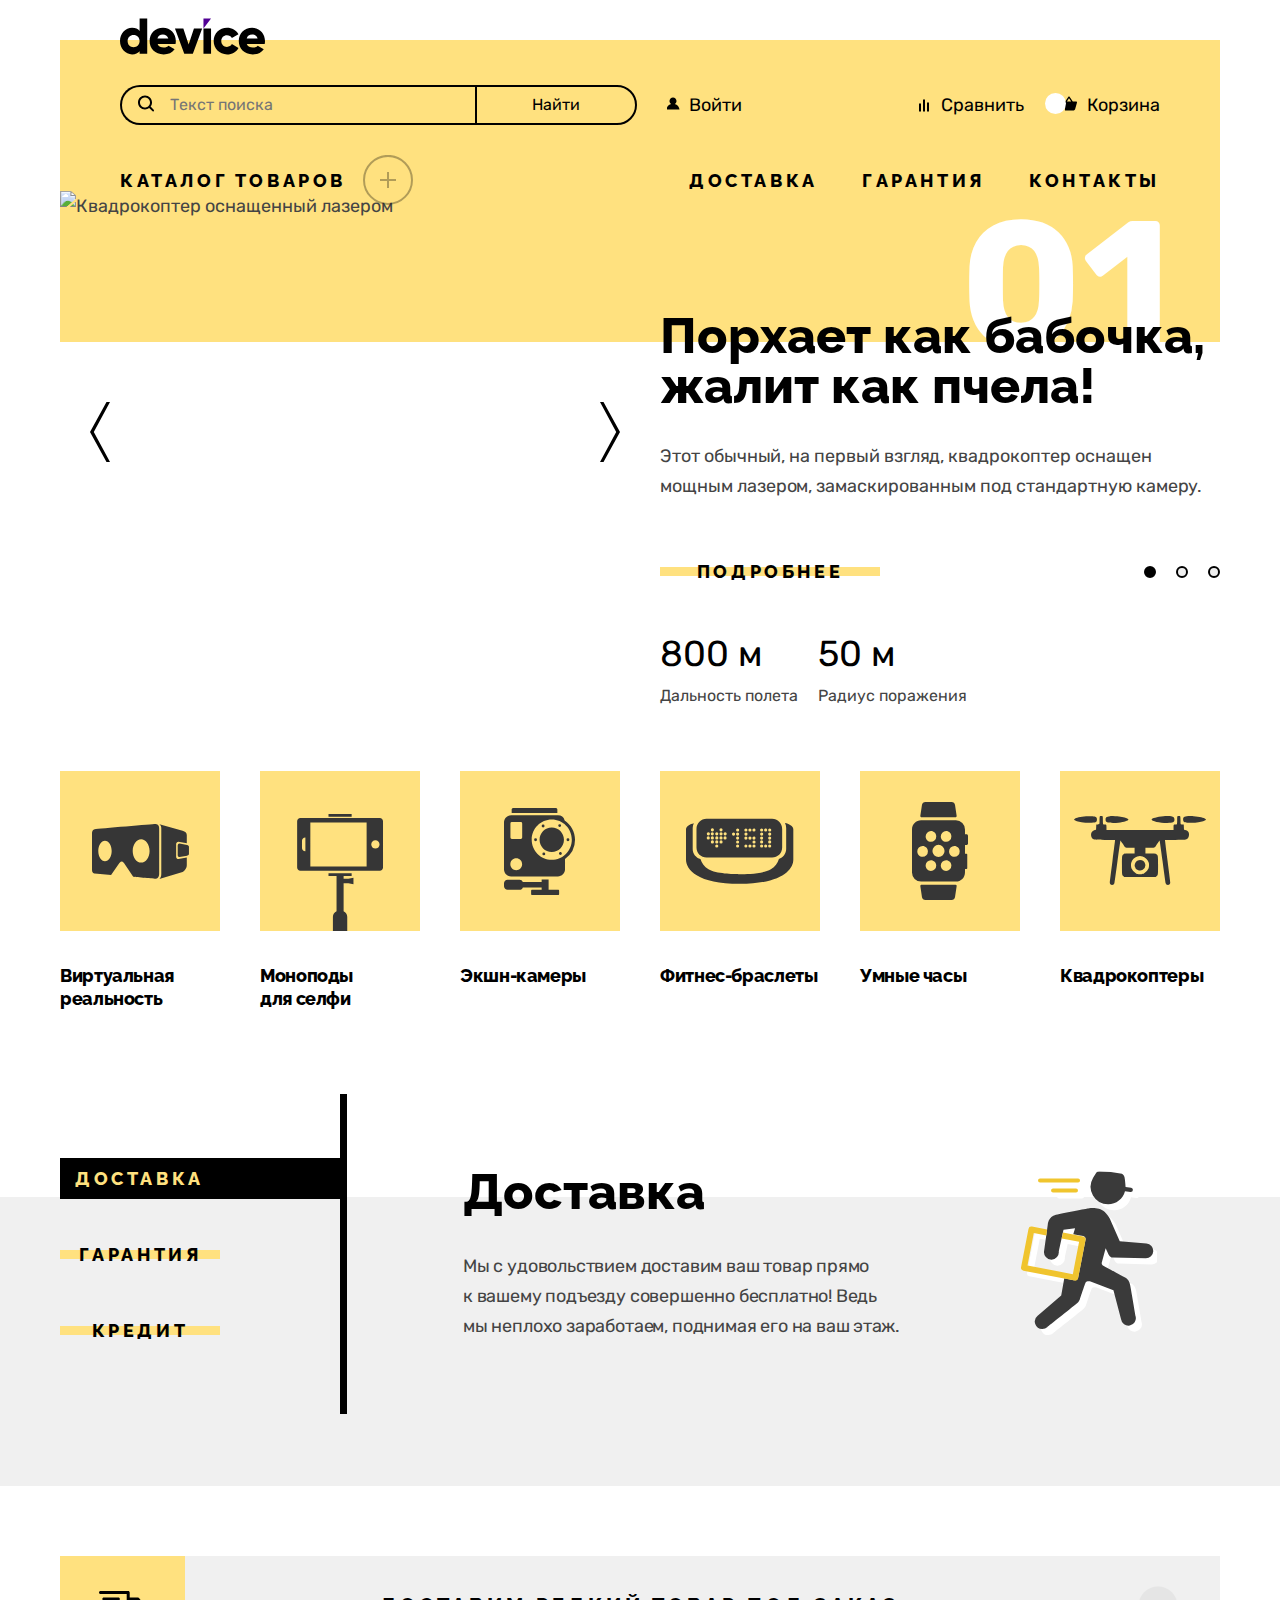
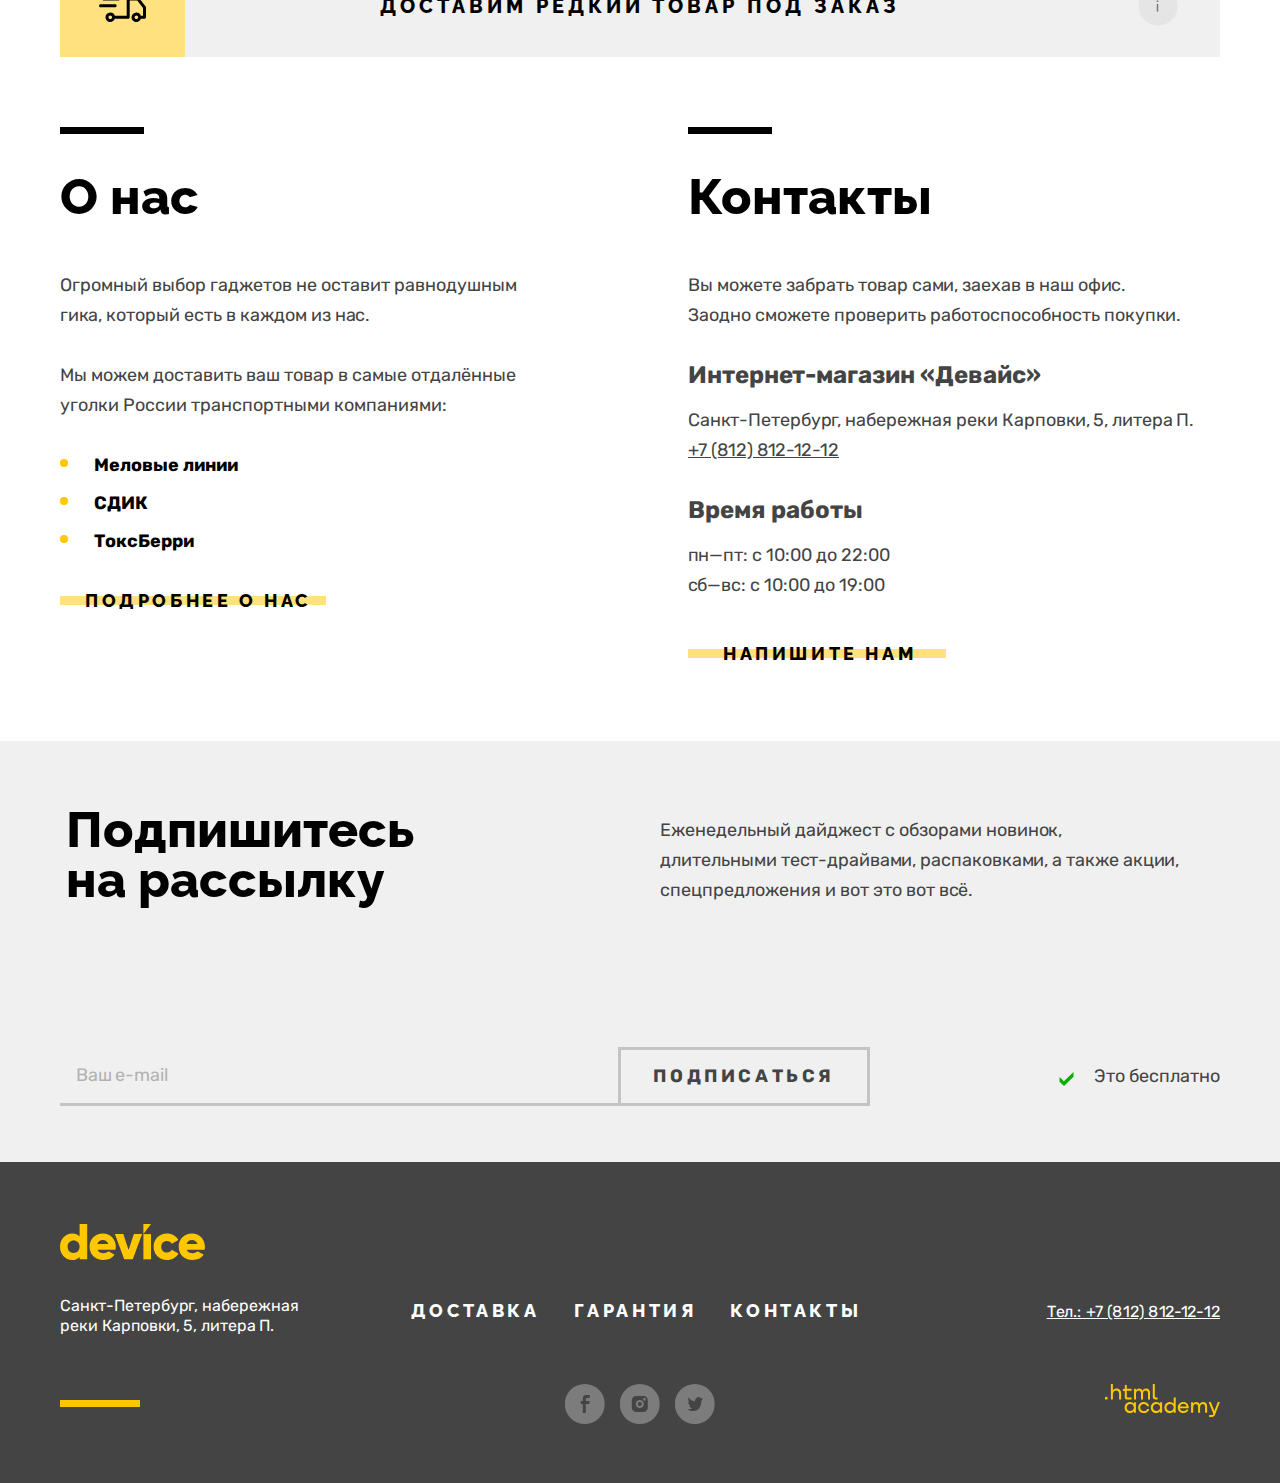
==== index.html @ 96040ce9 "Add files via upload" ====
<!DOCTYPE html>
<html lang="ru">
<head>
    <meta charset="UTF-8">
    <meta http-equiv="X-UA-Compatible" content="IE=edge">
    <meta name="viewport" content="width=device-width, initial-scale=1.0">
    <link rel="stylesheet" href="style.css">
    <title>Device</title>
</head>
<body>
  <header class="page-header">

        <div class="content-wrapper">

          <div class="page-header-logo-wrapper">
            <a class="header-logo logo" href="index.html" target="_self">
              <img class="header-logo-image" src="Image/image-SVG/logo.svg" alt="Логотип компании Девайс">
            </a>
          </div>
          
            <div class="page-header-user-menu-wrapp">
              <div class="page-header-user-menu">
                <form class="form-search" action="http://echo.htmlacademy.ru" >
                  <input class="form-search-search" type="search" placeholder="Текст поиска">
                  <button class="form-search-submit-header" type="submit">Найти</button>
                </form>

                <ul class="user-menu-list user-menu-login">
                  <li class="user-menu-list-item">
                    <a class="user-menu-link enter" href="#">Войти</a>
                  </li>
                </ul>
              </div>
              <div class="page-header-user-menu user-menu">
                  
                <ul class="user-menu-list user-menu-action">

                  <li class="user-menu-list-item">
                    <a class="user-menu-link compare" href="#">Сравнить</a>
                  </li>

                  <li class="user-menu-list-item">
                    <a class="user-menu-link  Basket" href="#">Корзина</a>

                    <div class="popover popover-cart" id="popover">
                      <button class="popover-close-button">
                        2
                        <span class="visually-hidden">Закрыть</span>
                      </button>
                      <div class="popover-content">
                        <ul class="cart-items-list">

                          <li class="cart-item">
                            <img src="Image/Image-PNG/amateur-selfie-stick.png" alt="любительская селфи-палки" class="popover-thumb" style="width: 39px; height: 43px;">
                            <p class="cart-item-title">Любительская селфи-палка</p>
                            <button class="cart-item-button"></button>
                          </li>

                          <li class="cart-item">
                            <img src="Image/Image-PNG/amateur-selfie-stick.png" alt="любительская селфи-палки" class="popover-thumb" style="width: 39px; height: 43px;">
                            <p class="cart-item-title">Любительская селфи-палка</p>
                            <button class="cart-item-button"></button>
                          </li>
                        </ul>

                        <div class="popover-price">

                          <div class="popover-products">
                            <p class="popover-products-description">Товаров:</p>
                            2
                          </div>

                          <div class="popover-products">
                            <p class="popover-products-description">Сумма:</p>
                            2000 ₽
                          </div>

                        </div>

                        <button class="popover-basket-button button-light">
                          Открыть корзину
                        </button>

                      </div>
                    </div>
                  </li>
                  

                </ul>
              </div>
            </div>
          
          <nav class="page-header-main-nav main-nav">

            <!-- каталог товаров -->
            <ul class="main-menu">

              <li class="main-menu-item item-left">
                
                <a class="main-menu-link main-menu-link-catalog" href="catalog.html">Каталог товаров</a>
                
                <!-- выпадающие разделы каталога -->
                <ul class="main-menu-dropdown-menu dropdown-menu">

                  <li class="dropdown-menu-item">
                    <ul class="dropdown-menu-submenu">
                      <li class="dropdown-menu-submenu-item">
                        <a class="dropdown-menu-link" href="#">Виртуальная реальность</a>
                      </li>
                      <li class="dropdown-menu-submenu-item">
                        <a class="dropdown-menu-link" href="catalog.html">Моноподы для селфи</a>
                      </li>
                      <li class="dropdown-menu-submenu-item">
                        <a class="dropdown-menu-link" href="#">Экшн-камеры</a>
                      </li>
                    </ul>
                  </li>

                  <li class="dropdown-menu-item">
                    <ul class="dropdown-menu-submenu">
                      <li class="dropdown-menu-submenu-item">
                        <a class="dropdown-menu-link" href="#">Фитнес-браслеты</a>
                      </li>
                      <li class="dropdown-menu-submenu-item">
                        <a class="dropdown-menu-link" href="#">Умные часы</a>
                      </li>
                    </ul>
                  </li>

                  <li class="dropdown-menu-item">
                    <ul class="dropdown-menu-submenu">
                      <li class="dropdown-menu-submenu-item">
                        <a class="dropdown-menu-link" href="#">Квадрокоптеры</a>
                      </li>
                    </ul>
                  </li>
                </ul>
              </li>

              <li class="right-menu-wrapp">
                <ul class="main-menu-right">

                  <li class="main-menu-item-right">
                    <a class="main-menu-link right" href="#">Доставка</a>
                  </li>
    
                  <li class="main-menu-item-right">
                    <a class="main-menu-link right" href="#">Гарантия</a>
                  </li>
    
                  <li class=" main-menu-item-right">
                    <a class="main-menu-link right" href="#">Контакты</a>
                  </li>
                </ul>
              </li> 
              
            </ul>
          </nav>
        </div>
  </header>
  <!-- основное содержание страницы -->
  <main class="page-main">
      <h1 class="visually-hidden">Магазин гаджетов</h1>

      <div class="content-wrapper">

          <!-- слайдер -->
          <section class="content-slider">
            <h2 class="visually-hidden">Товары месяца</h2>

            <!-- первый элемент слайдера -->
            <ol class="slider-list">
              <li class="slider-list-item first-slider-item" id="slider-1">
                <h3 class="visually-hidden">Квадрокоптер с лазером</h3>                
                <div class="promo-img-wrapp">
                  <img src="image/Image-PNG/slider-1.png" alt="Квадрокоптер оснащенный лазером" class="promo-img">
                  <div class="slider-arrow-wrapp">
                    <button class="slider-arrow slider-arrow_left_button"><img src="Image/image-SVG/slider-arrow_left.svg" alt="" class="slider-arrow_left"></button>
                    <button class="slider-arrow slider-arrow_right_button"><img src="Image/image-SVG/slider_arrow_right.svg" alt="" class="slider-arrow_left"></button>
                  </div>  
                </div>                
                <div class="promo-title">
                  <p class="promo-text-title title-Raleway">Порхает как бабочка, жалит как пчела!</p>
                  <p class="promo-text-description">Этот обычный, на первый взгляд, квадрокоптер оснащен мощным лазером, замаскированным под стандартную камеру.</p>
                  <div class="slider-controls-button-wrapp">
                    <a class="slide-promo-button button" href="#">Подробнее</a>
                    <div class="slider-mini-button-control-wrapp">
                      <button class="slider-controls-button slider-promo-controls-button-current" type="button" aria-label="1"></button>
                      <button class="slider-controls-button" type="button" aria-label="2"></button>
                      <button class="slider-controls-button" type="button" aria-label="3"></button>
                    </div>
                  </div>
                  <dl class="slide-promo-specifications-list promo-specifications-list">
                    <div class="promo-specifications-list-item">
                      <dt class="promo-specifications-list-term">Дальность полета</dt>
                      <dd class="promo-specifications-list-definition">800 м</dd>
                    </div>
                    <div class="promo-specifications-list-item">
                      <dt class="promo-specifications-list-term">Радиус поражения</dt>
                      <dd class="promo-specifications-list-definition">50 м</dd>
                    </div>
                  </dl>
                </div>
              </li>
              <!-- /первый элемент слайдера -->

              <!-- второй элемент слайдера -->
              <li class="slider-list-item second-slider-item" id="slider-2">
                <h3 class="visually-hidden slide-fitness-bracelet">Фитнес-браслет</h3>
                <div class="promo-img-wrapp">
                  <img src="Image/Image-PNG/slider-2.png" alt="Мотивирующий фитнес-браслет" class="promo-img">
                </div>
                <div class="promo-title">
                  <p class="promo-text-title title-Raleway">Худеем правильно!</p>
                  <p class="promo-text-description">Мотивирующие фитнес-браслеты помогут найти в себе силы не пропускать занятия и соблюдать диету.</p>
                  <a class="slide-promo-button button" href="#">Подробнее</a>
                  <div class="slider-controls-button-wrapp">
                    <button class="slider-controls-button slider-promo-controls-button-current" type="button" aria-label="1"></button>
                    <button class="slider-controls-button" type="button" aria-label="2"></button>
                    <button class="slider-controls-button" type="button" aria-label="3"></button>
                  </div>
                  <dl class="slide-promo-specifications-list promo-specifications-list">
                    <div class="promo-specifications-list-item">
                      <dt class="promo-specifications-list-term">Без подзарядки</dt>
                      <dd class="promo-specifications-list-definition">48 часов</dd>
                    </div>
                  </dl>
                </div>
              </li>
              <!-- /второй элемент слайдера -->

              <!-- третий элемент слайдера -->
              <li class="slider-list-item third-slidet-item" id="slider-3">
                <h3 class="visually-hidden">Самая длинная палка для селфи</h3>
                <div class="promo-img-wrapp">
                  <img src="Image/Image-PNG/slider-3.png" alt="Палка для селфи" class="promo-img">
                </div>
                <div class="promo-title">
                  <p class="promo-text-title title-Raleway">Делай селфи, как Бен Стиллер! </p>
                  <p class="promo-text-description">Самая длинная палка для селфи доступна в нашем магазине. Восемь (Восемь, Карл!) метров длиной и весом всего 5 кг.</p>
                  <a class="slide-promo-button button" href="#">Подробнее</a>
                  <div class="slider-controls-button-wrapp">
                    <button class="slider-controls-button slider-promo-controls-button-current" type="button" aria-label="1"></button>
                    <button class="slider-controls-button" type="button" aria-label="2"></button>
                    <button class="slider-controls-button" type="button" aria-label="3"></button>
                  </div>
                  <dl class="slide-promo-specifications-list promo-specifications-list">
                    <div class="promo-specifications-list-item">
                      <dt class="promo-specifications-list-term">Длина палки</dt>
                      <dd class="promo-specifications-list-definition">8,5 м</dd>
                    </div>
                    <div class="promo-specifications-list-item">
                      <dt class="promo-specifications-list-term">Вес палки</dt>
                      <dd class="promo-specifications-list-definition">5 кг</dd>
                    </div>
                    <div class="promo-specifications-list-item">
                      <dt class="promo-specifications-list-term">Материал</dt>
                      <dd class="promo-specifications-list-definition">Карбон</dd>
                    </div>
                  </dl>
                </div>
              </li>
            </ol>
            <!-- /третий элемент слайдера -->
          </section>
          <!-- /слайдер -->

          <!-- раздел популярные товары -->
          <section class="page-main-popular">
            <h3 class="visually-hidden">Популярные товары</h3>

            <!-- список разделов популярых товаров -->
            <ul class="popular-catalog-list">
              <!-- первый раздел -->
              <li class="popular-catalog-item">
                <a href="#" target="_self" rel="noopener noreferrer" class="popular-catalog-link">
                  <div class="popular-catalog-link-item">
                    <div class="catalog-image-wrapp">
                      <img src="Image/image-SVG/virtualReality.svg" alt="раздел виртуальной реальности" class="catalog-img">
                    </div>
                    <span class="popular-catalog-link-text">Виртуальная реальность</span>
                  </div>
                </a>
              </li>
              <!-- /первый раздел -->

              <!-- второй раздел -->
              <li class="popular-catalog-item">
                <a href="catalog.html" target="_self" rel="noopener noreferrer" class="popular-catalog-link">
                  <div class="popular-catalog-link-item">
                    <div class="catalog-image-wrapp">
                      <img src="Image/image-SVG/monopod.svg" alt="раздел моноподов" class="catalog-img monopod">
                    </div>
                    <span class="popular-catalog-link-text">Моноподы <br>для селфи</span>
                  </div>
                </a>
              </li>
              <!-- /второй раздел -->

              <!-- третий раздел -->
              <li class="popular-catalog-item">
                <a href="#" target="_self" rel="noopener noreferrer" class="popular-catalog-link">
                  <div class="popular-catalog-link-item">
                    <div class="catalog-image-wrapp">
                      <img src="Image/image-SVG/actionCamera.svg" alt="раздел Экшн-камер" class="catalog-img">
                    </div>
                    <span class="popular-catalog-link-text">Экшн-камеры</span>
                  </div>
                </a>
              </li>
              <!-- /третий раздел -->

              <!-- четвертый раздел -->
              <li class="popular-catalog-item">
                <a href="#" target="_self" rel="noopener noreferrer" class="popular-catalog-link">
                  <div class="popular-catalog-link-item">
                    <div class="catalog-image-wrapp">
                      <img src="Image/image-SVG/fitnessBracelet.svg" alt="раздел Фитнес-браслетов" class="catalog-img">
                    </div>
                    <span class="popular-catalog-link-text">Фитнес-браслеты</span>
                  </div>
                </a>
              </li>
              <!-- /четвертый раздел -->

              <!-- пятый раздел -->
              <li class="popular-catalog-item">
                <a href="#" target="_self" rel="noopener noreferrer" class="popular-catalog-link">
                  <div class="popular-catalog-link-item">
                    <div class="catalog-image-wrapp">
                      <img src="Image/image-SVG/smartwatches.svg" alt="раздел Умные часы" class="catalog-img">
                    </div>
                    <span class="popular-catalog-link-text">Умные часы</span>
                  </div>
                </a>
              </li>
              <!-- /пятый раздел -->

              <!-- шестой раздел -->
              <li class="popular-catalog-item">
                <a href="#" target="_self" rel="noopener noreferrer" class="popular-catalog-link">
                  <div class="popular-catalog-link-item">
                    <div class="catalog-image-wrapp">
                      <img src="Image/image-SVG/quadrocopters.svg" alt="раздел Квадрокоптеры" class="catalog-img">
                    </div>
                    <span class="popular-catalog-link-text">Квадрокоптеры</span>
                  </div>
                </a>
              </li>
              <!--/шестой раздел -->

            </ul>
            <!--/список разделов популярых товаров -->

          </section>
          <!--/раздел популярные товары -->

      </div>

      <!-- раздел сервисы -->
      <section class="page-main-service">
        <h2 class="visually-hidden">Сервисы</h2>

        <div class="content-wrapper srvice-wrapp">

          <div class="service-wrapp-wrapp">
            <button class="button service-controlls-button service-controlls-button-current" type="button">Доставка</button>
            <button class="button service-controlls-button" type="button">Гарантия</button>
            <button class="button service-controlls-button" type="button">Кредит</button>
          </div>
          
          <!-- список разделов сервисов -->
          <ul class="service-list">
  
            <li class="service-list-item">
              <div class="service-item-wrapp">
                <h3 class="service-title title-Raleway">Доставка</h3>
                <p class="service-description">Мы с удовольствием доставим ваш товар прямо<br>к вашему подъезду совершенно бесплатно! Ведь<br>мы неплохо заработаем, поднимая его на ваш этаж.</p>
              </div>

              <div class="service-image">
                <img src="Image/image-SVG/delivery-man.svg" alt="Силуэт бегущего курьера" >
              </div>
            </li>
  
            <li class="service-list-item visually-hidden">
              <div class="service-item-wrapp">
              <h3 class="service-title title-Raleway">Гарантия</h3>
              <p class="service-description">Если из-за возгорания купленного у нас товара у вас сгорит дом — не переживайте, мы выдадим вам новый. Товар, не дом, конечно же.</p>
              </div>

              <div class="service-image">
                <img src="/Image/image-SVG/Guarantee.svg" alt="Силуэт сервисной службы" >
              </div>
            </li>
  
            <li class="service-list-item visually-hidden">
              <div class="service-item-wrapp">
              <h3 class="service-title title-Raleway">Кредит</h3>
              <p class="service-description">Залезть в долговую яму стало проще! Кредитные консультанты подберут для вас наиболее выгодные условия кредита. Выгодные для банка, разумеется.</p>
              </div>

              <div class="service-image">
                <img src="/Image/image-SVG/Credit.svg" alt="Силуэт человека с кредитной картой" >
              </div>
            </li>
  
          </ul>          
        </div>
      </section>
      <!-- /список разделов популярых товаров -->

      <!-- кнопка и информация по доставке -->
      <section class="page-main-delivery">
        <h2 class="visually-hidden">Доставка</h2>

        <div class="content-wrapper delivery-wrapp">

          <a href="#" class="delivery-button"> 
            <div class="delivery-button-logo-wrapp">
              <svg xmlns="http://www.w3.org/2000/svg" width="47" height="31" fill="none" class="delivery-button-logo">
                <g fill="#000" clip-path="url(#a)">
                <path d="m46.7 15.4-6.5-8.2c-.3-.4-.7-.6-1.2-.6h-8.3V1.5C30.7.7 30 0 29.2 0H1.5C.7 0 0 .7 0 1.5S.7 3 1.5 3h26.2v21.7H15.8a4.7 4.7 0 0 0-4.5-3.3 4.9 4.9 0 0 0-4.8 4.8c0 2.6 2.2 4.8 4.8 4.8 2.1 0 3.9-1.4 4.5-3.3h13.4c.8 0 1.5-.7 1.5-1.5V9.6h7.6l5.7 7.3v7.9h-2.2a4.7 4.7 0 0 0-4.5-3.3 4.9 4.9 0 0 0-4.8 4.8c0 2.6 2.1 4.8 4.8 4.8 2.1 0 3.9-1.4 4.5-3.3h3.7c.8 0 1.5-.7 1.5-1.5v-9.9c0-.4-.1-.7-.3-1ZM11.3 28c-1 0-1.8-.8-1.8-1.8s.8-1.8 1.8-1.8 1.8.8 1.8 1.8-.9 1.8-1.8 1.8Zm26.1 0c-1 0-1.8-.8-1.8-1.8s.8-1.8 1.8-1.8 1.8.8 1.8 1.8-.9 1.8-1.8 1.8Z"/>
                <path d="M19.4 9.6c.8 0 1.5-.7 1.5-1.5s-.7-1.5-1.5-1.5H4.8c-.8 0-1.5.7-1.5 1.5S4 9.6 4.8 9.6h14.6ZM17.7 14.7c0-.8-.7-1.5-1.5-1.5H1.5c-.8 0-1.5.7-1.5 1.5s.7 1.5 1.5 1.5h14.7c.8 0 1.5-.7 1.5-1.5Z"/>
                </g>
                <defs>
                <clipPath id="a">
                <path fill="#fff" d="M0 0h47v31H0z"/>
                </clipPath>
                </defs>
              </svg>
            </div>

            <p class="delivery-button-title">Доставим редкий товар под заказ</p>

            <div class="delivery-button-logo-wrapp delivery-button-logo-wrapp-wrapp">
              <svg width="41" height="40" viewBox="0 0 41 40" fill="none" xmlns="http://www.w3.org/2000/svg" class="delivery-button-thumb">
                <circle cx="20.5" cy="20" r="20" fill="#DCDCDC" fill-opacity="1"/>
                <g opacity="1" clip-path="url(#clip0_38805_66)">
                <path d="M21 14H19V16H21V14Z" fill="black"/>
                <path d="M21 18H19V26H21V18Z" fill="black"/>
                </g>
                <defs>
                <clipPath id="clip0_38805_66">
                <rect width="2" height="12" fill="white" transform="translate(19 14)"/>
                </clipPath>
                </defs>
              </svg>
                
            </div>
          </a>
        </div>
      </section>
      <!-- /кнопка и информация по доставке -->

      <!-- раздел «о нас» -->
      <div class="contact-wrapp">

        <section class="page-main-info">
          <h2 class="info-title title-Raleway">О нас</h2>
  
          <p class="info-text">Огромный выбор гаджетов не оставит равнодушным <br>гика, который есть в каждом из нас.</p>
  
          <p class="info-text">Мы можем доставить ваш товар в самые отдалённые <br>уголки России транспортными компаниями:</p>
  
          <!-- список компаний для доставик -->
          <ul class="info-company-delivery-list">
  
            <li class="info-company-delivery-list-item">
              <a href="#" class="info-company-delivery-link">Меловые линии</a>
            </li>
  
            <li class="info-company-delivery-list-item">
              <a href="#" class="info-company-delivery-link">СДИК</a>
            </li>
  
            <li class="info-company-delivery-list-item">
              <a href="#" class="info-company-delivery-link">ТоксБерри</a>
            </li>
  
          </ul>
  
          <!-- кнопка с подробностями о компании -->
          <a class="info-button button" href="#" >Подробнее о нас</a>
  
        </section>
        <!-- /раздел «о нас» -->
  
        <!-- раздел «контакты» -->
        <section class="page-main-contacts">
          <h2 class="contacts-title title-Raleway">Контакты</h2>
  
          <p class="contacts-text">Вы можете забрать товар сами, заехав в наш офис. <br>Заодно сможете проверить работоспособность покупки.</p>
          <h3 class="contacts-text-title">Интернет-магазин «Девайс»</h3>
  
          <!-- адрес магазина -->
            <address class="contacts-company-address">
              <p class="contacts-company-address-text">Санкт-Петербург, набережная реки Карповки, 5, литера П.</p>
              <a href="tel:88128121212" class="contacts-phone-number">+7 (812) 812-12-12</a>
            </address>
  
          <h3 class="contacts-text-title">Время работы</h3>
  
          <!-- график работы -->
          <ul class="contacts-schedule">
  
            <li class="contacts-schedule-item">пн—пт: с 10:00 до 22:00</li>
            <li class="contacts-schedule-item">сб—вс: с 10:00 до 19:00</li>
  
          </ul>
  
          <!-- кнопка обратной связи -->
          <a class="contacts-button button" href="#">Напишите нам</a>
  
        </section>
      </div>
      <!-- /раздел «контакты» -->

      <!-- раздел «рассылка» -->
      <section class="page-main-mailing">

        <div class="mailing-wrapp">

          <!-- подраздел описания -->
          <div class="mailing-wrapp-wrapp">
            <h2 class="mailing-title title-Raleway">Подпишитесь <br>на рассылку</h2>
            <p class="mailing-description">Еженедельный дайджест с обзорами новинок,<br> длительными тест-драйвами, распаковками, а также акции, спецпредложения и вот это вот всё.</p>
          </div>

          <!-- подраздел формы для подписки -->
          <div class="mailing-wrapp-wrapp">
            <form class="form-subscription" action="http://echo.htmlacademy.ru">
              <input class="form-subscription-subscription" type="email" placeholder="Ваш e-mail" required>
              <button class="form-search-submit" type="submit">Подписаться</button>
            </form>
            <svg width="15" height="14" viewBox="0 0 15 14" fill="none" xmlns="http://www.w3.org/2000/svg" class="free">
              <path d="M14.498 0L4.89805 9.3L0.498047 5V9.7L4.99805 14L14.498 4.7V0Z" fill="#08AF00"/>
            </svg>
            <p class="form-subscription-description">Это бесплатно</p>
          </div>
        </div>

      </section>
      <!-- /раздел «рассылка» -->

  </main>
  <!--footer -->
  <footer class="page-footer">

      <div class="page-footer-wrapp content-wrapper">

        <div class="footer-logo-wrapp">
          <a href="" class="footer-logo-link logo">
            <img src="Image/image-SVG/logo-2.svg" alt="Логотип компании Девайс" class="logo footer-logo">
          </a>
        </div>
  
  
        <section class="footer-contacts">
          <h2 class="visually-hidden">Контакты</h2>
          <!-- адрес и контакты -->

          <div class="footer-addres-wrapp">

            <address class="footer-addres">
              <p class="footer-address-text">Санкт-Петербург, набережная реки Карповки, 5, литера П.</p>
            </address>

          </div>

          <ul class="footer-service-list">
  
            <li class="footer-service-item">
              <a href="#" class="footer-service-link">Доставка</a>
            </li>
  
            <li class="footer-service-item">
              <a href="#" class="footer-service-link">Гарантия</a>
            </li>
  
            <li class="footer-service-item">
              <a href="#" class="footer-service-link">Контакты</a>
            </li>
  
          </ul>

          <div class="footer-addres-wrapp">
            
            <address class="contacts-company-address">
              <a href="tel:88128121212" class="contacts-company-phone-number">Тел.: +7 (812) 812-12-12</a>
            </address>

          </div>
          
        </section>

        <section class="social-media">
          <!-- социальные сети -->
          <h2 class="visually-hidden">ссылки на социальные сети</h2>
          <div class="footer-bottom">

            <!-- список социальных сетей -->
            <ul class="footer-bottom-social-list">
  
              <li class="footter-bottom-social-item">
                <a href="#" class="footter-bottom-social-link"><img src="Image/image-SVG/facebook.svg" alt="Профиль в facebook" class="footer-social-img"></a>
              </li>
  
              <li class="footter-bottom-social-item">
                <a href="#" class="footter-bottom-social-link"><img src="Image/image-SVG/instagram.svg" alt="Профиль в instagram" class="footer-social-img"></a>
              </li>
  
              <li class="footter-bottom-social-item">
                <a href="#" class="footter-bottom-social-link"><img src="Image/image-SVG/twitter.svg" alt="Профиль в twitter" class="footer-social-img"></a>
              </li>
  
            </ul>

            <div class="htmlacademy">
  
              <a href="#" class="html-link" target="_blank">
                <svg width="115" height="33" viewBox="0 0 115 33" fill="none" xmlns="http://www.w3.org/2000/svg" class="htmlacademy-link">
                  <path d="M0 12.9V15.5H2.5V12.9H0Z" fill="#FFC700"/>
                  <path d="M11.6 4.5C10 4.5 8.8 5.2 8 6.2H7.9V0H5.9V15.5H7.9V10.2C7.9 8.1 9.2 6.6 11.2 6.6C13 6.6 14.1 8 14.1 9.8V15.5H16.1V9.4C16.2 6.4 14.3 4.5 11.6 4.5Z" fill="#FFC700"/>
                  <path d="M26.6 4.8H21.8V1.1H19.8V4.9H17.9V6.9H19.8V12.9C19.8 14.6 20.8 15.6 22.5 15.6H26.6V13.6H22.9C22.2 13.6 21.8 13.2 21.8 12.5V6.8H26.6V4.8Z" fill="#FFC700"/>
                  <path d="M41.1 4.6C39.5 4.6 38.2 5.4 37.6 6.7H37.5C36.9 5.5 35.7 4.6 34.1 4.6C32.7 4.6 31.6 5.4 31 6.4H30.9V4.8H29V15.4H31V10C31 8 32 6.5 33.6 6.5C35.1 6.5 36 7.5 36 9.1V15.4H38V9.8C38 7.4 39.4 6.5 40.6 6.5C42.1 6.5 43 7.5 43 9.1V15.4H45V8.9C45.1 6.4 43.6 4.6 41.1 4.6Z" fill="#FFC700"/>
                  <path d="M47.8 12.7C47.8 14.4 48.8 15.4 50.6 15.4H52.6V13.4H50.9C50.2 13.4 49.8 13 49.8 12.3V0H47.8V12.7Z" fill="#FFC700"/>
                  <path d="M28.9 19.7C28 18.6 26.7 17.9 25 17.9C21.9 17.9 19.6 20.2 19.6 23.5C19.6 26.8 21.9 29.1 25 29.1C26.8 29.1 28 28.3 28.8 27.2H28.9V28.8H30.9V18.2H28.9V19.7ZM25.3 27.1C23.1 27.1 21.7 25.5 21.7 23.5C21.7 21.5 23.1 19.9 25.3 19.9C27.5 19.9 28.9 21.5 28.9 23.5C28.9 25.4 27.5 27.1 25.3 27.1Z" fill="#FFC700"/>
                  <path d="M44.2 22C43.7 19.6 41.6 17.9 38.8 17.9C35.4 17.9 33.2 20.4 33.2 23.5C33.2 26.6 35.4 29.1 38.8 29.1C41.6 29.1 43.7 27.3 44.2 24.9H42.1C41.7 26.2 40.4 27.2 38.8 27.2C36.6 27.2 35.2 25.6 35.2 23.6C35.2 21.6 36.6 20 38.8 20C40.4 20 41.6 21 42.1 22.2H44.2V22Z" fill="#FFC700"/>
                  <path d="M55.1 19.7C54.2 18.6 52.9 17.9 51.2 17.9C48.1 17.9 45.8 20.2 45.8 23.5C45.8 26.8 48.1 29.1 51.2 29.1C53 29.1 54.2 28.3 55 27.2H55.1V28.8H57.1V18.2H55.1V19.7ZM51.5 27.1C49.3 27.1 47.9 25.5 47.9 23.5C47.9 21.5 49.3 19.9 51.5 19.9C53.7 19.9 55.1 21.5 55.1 23.5C55.1 25.4 53.6 27.1 51.5 27.1Z" fill="#FFC700"/>
                  <path d="M68.7 19.8C67.8 18.7 66.5 17.9 64.8 17.9C61.7 17.9 59.4 20.2 59.4 23.5C59.4 26.8 61.6 29.1 64.8 29.1C66.5 29.1 67.8 28.3 68.6 27.3H68.7V28.8H70.7V13.4H68.7V19.8ZM65.1 27.1C62.9 27.1 61.5 25.5 61.5 23.5C61.5 21.5 62.9 19.9 65.1 19.9C67.3 19.9 68.7 21.5 68.7 23.5C68.6 25.5 67.2 27.1 65.1 27.1Z" fill="#FFC700"/>
                  <path d="M78.3 17.9C75 17.9 72.8 20.4 72.8 23.5C72.8 26.5 74.9 29.1 78.3 29.1C80.8 29.1 82.8 27.8 83.5 25.5H81.4C80.9 26.5 79.8 27.1 78.4 27.1C76.5 27.1 75.1 25.8 75 24.2H83.8C84 20.6 81.8 17.9 78.3 17.9ZM78.3 19.8C80 19.8 81.3 20.8 81.6 22.4H75.1C75.4 20.9 76.6 19.8 78.3 19.8Z" fill="#FFC700"/>
                  <path d="M98.2 17.9C96.6 17.9 95.3 18.7 94.6 19.9H94.5C93.9 18.7 92.7 17.9 91.1 17.9C89.7 17.9 88.6 18.6 88 19.7V18.2H86.1V28.8H88.1V23.4C88.1 21.4 89.1 20 90.7 19.9C92.2 19.9 93.1 20.9 93.1 22.5V28.8H95.1V23.2C95.1 20.8 96.5 19.9 97.7 19.9C99.2 19.9 100.1 20.9 100.1 22.5V28.8H102.1V22.3C102.2 19.7 100.7 17.9 98.2 17.9Z" fill="#FFC700"/>
                  <path d="M109.4 27L105.8 18.1H103.6L108.4 29.7C108.1 30.6 107.7 30.9 106.7 30.9H104.2V32.9H106.7C108.5 32.9 109.5 32.1 110.2 30.3L114.9 18.1H112.8L109.4 27Z" fill="#FFC700"/>
                </svg>
              </a>

            </div>
  
          </div>
        </section> 
        
      </div>
  </footer>

  <div class="modal-container modal-container-close">
    <div class="modal modal-delivery">
      <button class="modal-close-button">
        <span class="visually-hidden">Закрыть</span>
      </button>
      <section class="modal-content">
        <h2 class="modal-title">Доставка под заказ</h2>

        <form class="modal-form" action="https://echo.htmlacademy.ru/" method="post">

          <p class="field-group field-group-name">
            <label class="field-name-title" for="modal-name">Ваше имя:</label>
            <input class="modal-name-field field" type="text" id="modal-name" name="modal-name" placeholder="Введите имя">
            Добавьте имя
          </p>

          <p class="field-group field-group-email" id="text">
            <label class="field-name-title" for="modal-email">Ваш e-mail:</label>
            <input class="modal-email-field field" type="email" id="modal-email" name="modal-e-mail" placeholder="почта">
            Забавный у вас адрес
          </p>

        </form>

        <form class="modal-form" action="https://echo.htmlacademy.ru/" method="post">

          <p class="field-group field-group-delivery">
            <label class="field-name-title" for="modal-delivery-text">Что нужно привезти:</label>
            <input class="modal-deliverytext-field field" type="text" id="modal-delivery-text" name="delivery-text" placeholder="В свободной форме">
          </p>

          
          <div class="quantity-control">
            <label class="field-name-title" for="modal-quantity">Количество:</label>
            <img src="Image/image-SVG/quantity-thumb.svg" alt="информация о доставке" class="delivery-info">
            <div class="quantity">
              <button class="quantity-button quantity-less"></button>
              <input class="modal-quantity-field field" type="number" id="modal-quantity" name="quantity" placeholder="1" min="0" style="text-align: center;">
              <button class="quantity-button quantity-more"></button>
            </div>
            <div class="quantity-control-drop">
              <p class="quantity-control-drop-title">Постараемся найти, сколько нужно. Привезём сколько получится по требования<br>к провозу багажа.</p>
            </div>
          </div>
            

        </form>
        <button class="button modal-button" type="submit">Отправить</button>
      </section>
    </div>
  </div>

</body>
</html>
---- style.css ----
@font-face {
  font-family: "raleway";
  font-style: normal;
  font-weight: 800;
  src: url("fonts/raleway/raleway-800.woff2") format("woff2");
  font-display: swap;
}

@font-face {
    font-family: "Rubik";
    font-style: normal;
    font-weight: 400;
    src: url("fonts/rubik/rubik-400.woff2") format("woff2");
    font-display: swap;
}

@font-face {
  font-family: "Rubik";
  font-style: normal;
  font-weight: 700;
  src: url("fonts/rubik/rubik-700.woff2") format("woff2");
  font-display: swap;
}

* {
  font-family: 'Rubik', sans-serif;
  font-style: normal;
  font-weight: 400;
  font-size: 18px;
  line-height: 30px;
  color: #444444;
  margin: 0;
  padding: 0;
}


h1{
  font-family: 'Rubik', sans-serif;
  font-style: normal;
  font-weight: 700;
  font-size: 50px;
  line-height: 50px;
}

.title-Raleway{
  font-family: 'Raleway';
  font-style: normal;
  font-weight: 800;
  font-size: 50px;
  line-height: 50px;
  color: #000000;
}

.button {
  font-family: 'Raleway';
  font-style: normal;
  font-weight: 800;
  font-size: 18px;
  line-height: 21px;
  text-align: center;
  letter-spacing: 0.2em;
  text-transform: uppercase;
  text-decoration: none;
  color: #000000;
  background: linear-gradient(rgba(255,255,255,0)40%, #FFE17F 40%, #FFE17F 60%, rgba(255,255,255,0) 60%);
  padding: 10px 15px;
  cursor: pointer;
}

.visually-hidden{
  position: absolute;
  width: 1px;
  height: 1px;
  margin: -1px;
  padding: 0;
  border: 0;
  clip: rect(0 0 0 0);
  overflow: hidden;
}


/* header */

.content-wrapper{
  width: 1160px;
  margin: 0 auto;
  position: relative;
}

.page-header{
  background-color: #FFE17F;
  width: 1160px;
  margin:  40px auto 0 auto;
  
}

.page-header-logo-wrapper {
  display: block;
  position: absolute;
  top: -22px;
  left: 60px;
}

.form-search {
  display: flex;
  width: 517px;
  margin-right: 30px;
}


.page-header-user-menu-wrapp{
  align-items: center;
  display: flex;
  justify-content: space-between;
  width: 1040px;
  margin: 0 auto 45px auto ;
  padding-top: 45px;
}

.page-header-user-menu{
  display: flex;
  justify-content: space-between;
  margin: 0;
  align-items: center;
}

.user-menu-action{
  display: flex;
}

.form-search-search{
  flex-grow: 1;
  font-size: 16px;
  line-height: 20px;
  color:  #000000;
  background: #FFE17F url(Image/image-SVG/search.svg) no-repeat;
  background-position: 16px 8px;
  border: 2px solid #000000;
  border-right: none;
  box-sizing: border-box;
  border-radius: 50px 0px 0px 50px;
  padding: 8px 20px 8px 48px;
}

.form-search-submit-header {
  font-size: 16px;
  line-height: 20px;
  text-align: center;
  color: #000000;
  background: #FFE17F;
  border: 2px solid #000000;
  border-radius: 0px 50px 50px 0px;
  padding: 8px 55px;
  cursor: pointer;
}

.form-search::placeholder {
  color:  inherit;
  max-width: 101px;
  opacity: 0.5;
} 



.compare {
  background: url(Image/image-SVG/Compare.svg) no-repeat;
  background-position: left;
  margin-right: 15px;
}

.Basket {
  background: url(Image/image-SVG/Basket.svg) no-repeat;
  background-position: -4px 6px;
  position: relative;
}

.Basket::before {
  position: absolute;
  content: " ";
  display: inline-block;
  width: 21px;
  height: 21px;
  border-radius: 50%;
  background-color: #FFFFFF;
  left: -20px;
  top: 3px;
}

.popover , #popover {
  display: none;
  position: absolute;
  top: 37px;
  right: -72px;
  z-index: 1;
  box-sizing: border-box;
  width: 320px;
  min-height: 300px;
  color: #FFFFFF;
  background: #000000;
  box-shadow: 0 18px 40px rgba(79, 70, 60, 0.16);
  z-index: 15;
}

.popover-open {
  display: block;
}

.popover::after {
  display: block;
  content: url(Image/image-SVG/Vector1.svg);
  position: absolute;
  width: 14px;
  height: 6px;
  top: -20px;
  left: 50%;
}

.popover-close-button {
  display: block;
  position: absolute;
  top: -38px;
  right: 71px;
  width: 30px;
  height: 30px;
  background: none;
  border: none;
  padding-right: 110px;
}

.cart-item {
  display: flex;
  list-style: none;
  padding: 20px;
  border-bottom: 1px solid rgba(255,255,255,0.1);
}

.popover-thumb {
  margin-right: 23px;
}

.cart-item-title {
  max-width: min-content;
  margin-right: auto;
  font-weight: 400;
  font-size: 16px;
  line-height: 125%;
  align-items: center;
  color: #FFFFFF;
}

.cart-item-button {
  position: relative;
  width: 10px;
  height: 10px;
  background: inherit;
  cursor: pointer;
}

.cart-item-button:before, .cart-item-button:after {
  position: absolute;
  content: " ";
  right: 3px;
  top: -2px;
  height: 10px;
  width: 1px;
  background-color: #FFFFFF;
}

.cart-item-button:before {
  transform: rotate(45deg);
}
.cart-item-button:after {
  transform: rotate(-45deg);
}

.popover-price {
  color: #FFFFFF;
  background: #1A1A1A;
  display: flex;
  justify-content: space-between;
  padding: 7px 20px;
  box-sizing: border-box;
  margin-bottom: 20px;
}

.popover-products {
  display: flex;
  color: inherit;
}

.popover-products-description {
  color: inherit;
  margin-right: 5px;
}

.popover-basket-button {
  display: block;
  width: 280px;
  height: 50px;
  font-family: 'Raleway';
  font-style: normal;
  font-weight: 800;
  font-size: 18px;
  line-height: 21px;
  letter-spacing: 0.2em;
  color: #000000;
  text-transform: uppercase;
  border: none;
  box-sizing: border-box;
  text-align: center;
  align-content: start;
  margin: 0px auto;
}

.user-menu-list {
  list-style: none;
}

.user-menu-login {
  display: flex;
}

.user-menu-login-item {
  margin-right: 28px;
}

.user-menu-link {
  display: block;
  box-sizing: border-box;
  font-family: 'Rubik', sans-serif;
  font-style: normal;
  text-decoration: none;
  color: #000000;
  padding-left: 22px;
}

.user-menu-list-item {
  position: relative;
}

.enter {
  background: url(Image/image-SVG/user.svg) no-repeat;
  background-position: -1px 7px;
  margin-right: 0px;
}

.exit {
  padding-left: 0;
  opacity: 0.3;
}

.user-menu-list-item:not(:last-child) {
  margin-right: 26px;
}


/* каталог товаров */

.main-menu {
  position: relative;
  list-style: none;
  text-decoration: none;
  color: #000000;
  display: grid;
  grid-template-columns: repeat(6, 160px);
  gap: 0 40px;
}

.main-menu-item {
  grid-column: 1/3;
}


.item-left {
  position: relative;
  margin-left: 60px;
}

.main-menu-link-catalog {
  position: relative;
  align-items: center;
  display: block;
  display: block;
  font-family: 'Raleway';
  font-style: normal;
  font-weight: 800;
  font-size: 18px;
  line-height: 21px;
  letter-spacing: 0.2em;
  color: #000000;
  list-style: inherit;
  text-decoration: inherit;
  text-transform: uppercase;
  list-style: none;
  text-decoration: none;
  color: #000000;
  padding-bottom: 35px;
  margin-right: auto;
  grid-column: 1/3;
}

.main-menu-link {
  padding: 0;
  font-family: 'Raleway';
  font-style: normal;
  font-weight: 800;
  font-size: 18px;
  line-height: 21px;
  letter-spacing: 0.2em;
  color: #000000;
  list-style: inherit;
  text-decoration: inherit;
  text-transform: uppercase;
  list-style: none;
  text-decoration: none;
  z-index: 12;
}

.main-menu-link-catalog::before {
  content: " ";
  display: block;
  position: absolute;
  width: 50px;
  height: 51px;
  background: url(Image/image-SVG/drop-down.svg) no-repeat;
  top: 10px;
  left: 243px;
  z-index: 10;
  transform: translateY(-50%);
  opacity: 0.3;
}

.item-left:hover  .main-menu-link-catalog::before {
  content: " ";
  display: block;
  position: absolute;
  width: 50px;
  height: 51px;
  background: url(Image/image-SVG/drop-down2.svg) no-repeat;
  top: 9.7px;
  left: 243px;
  z-index: 10;
  transform: translateY(-50%);
  opacity: 1;
}

.dropdown-menu {
  display: none;
}

.dropdown-menu-submenu {
  width: 100%;
  box-sizing: border-box;
  list-style:  inherit;
  text-decoration:  inherit;
}

.dropdown-menu-item {
  list-style: inherit;
  text-decoration: inherit;
}

.main-menu-dropdown-menu {
  width: 1160px;
  background: #FFE17F;
}

.item-left:hover .dropdown-menu {
  box-sizing: border-box;
  padding-left: 60px;
  list-style:  inherit;
  text-decoration: inherit;
  display: grid;
  grid-template-columns: 220px 160px 160px;
  gap: 30px;
  background: #FFE17F;
  position: absolute;
  margin-top: 30px;
  padding-bottom: 30px;
  padding-top: 10px;
  top: 0px;
  left: -60px;
  z-index: 9;
}

.dropdown-menu-link {
  color: #000000;
  text-decoration: inherit;
  font-size: 16px;
  line-height: 2rem;
}

.main-menu-link {
  display: block;
  font-family: 'Raleway';
  font-style: normal;
  font-weight: 800;
  font-size: 18px;
  line-height: 21px;
  letter-spacing: 0.2em;
  color: #000000;
  list-style:  inherit;
  text-decoration:  inherit;
  text-transform: uppercase;
}

.right-menu-wrapp{
  width: 471px;
  grid-column: 4 / 7;
  margin-left: auto;
  margin-right: 60px;
}
.main-menu-right {
  display: flex;
  justify-content: space-between;
  list-style: none;
}

.main-menu-item-right {
  text-align: right;
  position: relative;
}


/* /каталог товаров */

/* /header */



/* слайдер */

.content-slider {
  margin: 0 auto;
  margin-bottom: 60px;
}

.slide-promo-specifications-list {
  display: flex;
  
}

.promo-specifications-list-item {
  display: flex;
  flex-direction: column;
  margin-right: 20px;
}


.slider-arrow {
  background: none;
  border: none;
  position: absolute;
  cursor: pointer;
  z-index: 50;
}

.slider-arrow_left_button {
  top: 211px;
  left: 30px;
  
}

.slider-arrow_right_button {
  left: 540px;
  top: 211px;
}

.promo-specifications-list-term {
  font-size: 16px;
  line-height: 30px;
  color: #444444;
}

.promo-specifications-list-definition{
  font-size: 36px;
  line-height: 30px;
  color: #000000;
  order: -1;
  margin-bottom: 12px;
}

.slider-list-item {
  position: relative;
  display: grid;
  grid-template-columns: repeat(6, 160px);
  gap: 40px;
  background: linear-gradient( #FFE17F 0 151px, #FFFFFF 151px 100%);
}

.slider-list-item:not(:first-child){
  display: none;
}

.first-slider-item .promo-text-title::after {
  content: "01";
  top: -40px;
  right: 49px;
  position: absolute;
  font-family: 'Rubik', sans-serif;
  font-style: normal;
  font-size: 180px;
  line-height: 30px;
  vertical-align: center;
  color: #ffffff;
  z-index: -1;
}

.promo-img-wrapp {
  grid-column: 1 / 4;
}

.promo-title {
  grid-column: 4 / 7;
}

.promo-text-title {
  position: relative;
  margin-top: 120px;
  display: block;
  margin-bottom: 30px;
  z-index: 5;
}

.promo-text-description {
  display: inline-block;
  margin-bottom: 50px;
}

.slider-controls-button-wrapp {
  display: flex;
  grid-column: 4 / 5;
  margin-bottom: 47px;
  justify-content: space-between;
  align-items: center;
}

.slide-promo-button {
  display: block;
  width: 200px;
  padding: 10px;
}

.slider-mini-button-control-wrapp {
  display: grid;
  grid-template-columns: repeat(3 , 12px); 
  gap: 20px; 
}

.slider-controls-button {
  width: 12px;
  height: 12px;
  border-radius: 50%;
  border: 2px solid #000000;
  cursor: pointer;
}

.slider-promo-controls-button-current {
  background: #000000;
}
/* /слайдер */



/* раздел популярные товары */

.popular-catalog-list {
  display: grid;
  grid-template-columns: repeat(6, 160px);
  gap: 60px 40px;
  list-style: none;
  margin-bottom: 63px;
}

.popular-catalog-item{
  width: 160px;
}

.popular-catalog-link {
  text-decoration:  inherit;

}

.catalog-image-wrapp{
  display: flex;
  align-items: center;
  width: 100%;
  height: 160px;
  background-color: #FFE17F;
  margin: 0;
  margin-bottom: 33px;
}

.catalog-img {
  display: block;
  background-color: inherit;
  margin: 0 auto;
}

.monopod {
  margin-top: auto;
}

.popular-catalog-link-text {
  display: block;
  font-family: 'Raleway';
  font-style: normal;
  font-weight: 800;
  font-size: 18px;
  line-height: 1.3em;
  letter-spacing: -0.02em;
  padding-bottom: 20px;
  color: #000000;
}

/* /раздел популярные товары */
 
 
 


/* сраздел сервисы */    
.page-main-service {
  background: linear-gradient( #FFFFFF 103px, #F0F0F0 10px
   100%);
  margin-bottom: 70px;
}

.srvice-wrapp {
  display: flex;
  position: relative;
}

.service-wrapp-wrapp {
  display: flex;
  flex-direction: column;
  width: 280px;
  margin: 64px 123px 100px 0;
  position: relative;
}


.service-controlls-button {
  width: 160px;
  margin: 0 auto 35px 0;
  border: none;
  position: relative;
}

.service-controlls-button-current {
  display: block;
  width: 280px;
  background: #000000;
  color: #FFE17F;
  text-align: start;
}

.srvice-wrapp::before {
  content: "";
  display: block;
  position: absolute;
  background: #000000;
  width: 7px;
  top: 0;
  left: 280px;
  bottom: 72px;
}

.service-list-item {
  display: flex;
  list-style: none;
  margin-top: 73px;
}

.service-item-wrapp {
  width: 448px;
  margin-right: 110px;
}

.service-title {
  margin-bottom: 34px;
}

.service-description {
  max-width: max-content;
  letter-spacing: -0.01em;
}

.service-image {
  width: 136px;
  height: 164px;
  transform: translateY(4px);
}
/* / разделсервисы */




/* кнопка и информация по доставке */

.page-main-delivery {
  margin-bottom: 115px;
}

.delivery-wrapp {
  background: #F0F0F0;
}

.delivery-button {
  text-decoration: inherit;
  display: flex;
  justify-content: space-between;
}

.delivery-button-logo-wrapp {
  width: 125px;
  background: #FFE17F;
  display: flex;
}

.delivery-button-logo {
  display: block;
  margin: auto;
}

.delivery-button-title {
  display: block;
  font-family: 'Raleway';
  font-style: normal;
  font-weight: 800;
  font-size: 20px;
  line-height: 23px;
  text-align: center;
  letter-spacing: 0.2em;
  text-transform: uppercase;
  color: #000000;
  padding: 39px 0;
}

.delivery-button-logo-wrapp-wrapp {
  background: inherit;
}

.delivery-button-thumb {
  width: 40px;
  margin: auto;
  opacity: 0.5;
}
/* /кнопка и информация по доставке */



/* раздел «о нас» */

.info-company-delivery-link {
  color: #000000;
  font-weight: 700;
  font-size: 18px;
  line-height: 20px;
  text-decoration: none;
}

.contact-wrapp {
  display: flex;
  width: 1160px;
  margin: 0 auto 68px auto;
}

.page-main-info {
  min-width: 520px;
  margin-right: 108px;
}

.info-title {
  margin-bottom: 48px;
  position: relative;
}

.info-title::before {
  content: "";
  display: block;
  position: absolute;
  left: 0%;
  right: 0%;
  top: -45px;
  bottom: 0%;
  width: 84px;
  height: 7px;
  background: #000000;
}

.info-text {
  font-weight: 400;
  font-size: 18px;
  line-height: 30px;
  margin-bottom: 30px;
}

.info-company-delivery-list {
  list-style-type: none;
  margin: 0;
  padding: 0;
}



.info-company-delivery-list-item {
  position: relative;
  margin: 0;
  margin-bottom: 8px;
  padding: 0;
}

.info-company-delivery-list-item::before {
  position: relative;
  content: " ";
  display: inline-block;
  width: 8px;
  height: 8px;
  margin-right: 22px;
  background-color: #FFC700;
  border-radius: 50%;
  transform: translateY(-50%);
}

.info-company-delivery-list-item:last-child {
  margin-bottom: 30px;
}

.info-button {
  padding-left: 25px;
}
/* /раздел «о нас» */




/* раздел контакты */

.contacts-title {
  margin-bottom: 48px;
  position: relative;
}

.contacts-title::before {
  content: "";
  display: block;
  position: absolute;
  left: 0%;
  right: 0%;
  top: -45px;
  bottom: 0%;
  width: 84px;
  height: 7px;
  background: #000000;
}

.contacts-text {
  margin-bottom: 30px;
}

.contacts-text-title {
  font-weight: 700;
  font-size: 24px;
  line-height: 30px;
  margin-bottom: 15px;
}

.contacts-company-address {
  margin-bottom: 30px;
}

.contacts-phone-number {
  font-weight: 400;
  font-size: 18px;
  line-height: 30px;
  color: #444444;
  text-decoration-line: underline;
}

.contacts-schedule {
  list-style-type: none;
  margin-bottom: 43px;
}

.contacts-button {
  width: 260px;
  box-sizing: border-box;
  vertical-align: top;
  padding-left: 35px;
  padding-right: 30px;
}
/* /раздел контакты */




/* раздел «рассылка» */

.page-main-mailing {
  background-color: #F0F0F0;
  height: 421px;
}
.mailing-wrapp{
  width: 1160px;
  margin: 0 auto; 
}

.mailing-wrapp-wrapp {
  display: flex;
  justify-content: space-between;
  position: relative;
}

.mailing-title {
  min-width: min-content;
  display: block;
  margin: 64px 0 0px auto;
}

.mailing-description {
  width: 560px;
  display: block;
  margin: 74px 0 142px 246px;
  line-height: 30px;
  color: #444444;
}

.form-subscription {
  width: 810px;
  display: flex;
}

.form-subscription-subscription {
  background-color: inherit;
  padding: 11px 16px;
  width: 560px;
  border: none;
  border-bottom: 3px solid #C4C4C4;
}

.free {
  position: absolute;
  right: 146px;
  top: calc(50% - 14px/2 + 2.5px);
}

.form-search-submit {
  background-color: inherit;
  font-style: normal;
  font-weight: 800;
  font-size: 18px;
  line-height: 21px;
  display: flex;
  align-items: center;
  text-align: center;
  letter-spacing: 0.2em;
  text-transform: uppercase;
  flex-grow: 0;
  padding: 16px 32px;
  border: 3px solid #C4C4C4;
}

.form-subscription-description {
  margin: auto 0 auto auto;
}

/* /раздел «рассылка» */

/* footer */
.page-footer{
  color: #FFFFFF;
  background-color: #444444;
  height: 321px;
}

.footer-logo-wrapp {
  padding-top: 62px;
  margin-bottom: 27px;
}

.footer-contacts {
  display: flex;
  justify-content: space-between;
  position: relative;
}

.footer-contacts::before {
  content: "";
  display: block;
  position: absolute;
  background-color: #ffc700;
  width: 80px;
  height: 7px;
  top: 104px;
}

.footer-service-list {
  list-style: none;
  display: grid;
  grid-template-columns: repeat(3, min-content);
  gap: 34px;
  justify-content: space-between;
  width: 440px;
  margin-right: 0px;
  margin-right: 85px;
}

.footer-address-text {
  color: #FFFFFF;
  font-size: 16px;
  line-height: 20px;
  width: 240px;
  margin-bottom: 48px;
}

.footer-service-link{
  font-family: 'Raleway';
  font-style: normal;
  font-weight: 800;
  font-size: 18px;
  line-height: 21px;
  letter-spacing: 0.2em;
  text-transform: uppercase;
  color: #FFFFFF;
  text-decoration: none;
}

.contacts-company-phone-number {
  width: 175px;
  font-size: 16px;
  line-height: 20px;
  color: #FFFFFF;
  text-decoration-line: underline;
  letter-spacing: 0.01rem;
}

.footer-bottom {
  display: flex;
  justify-content: flex-end;
  
}

.yellow-brick {
  width: 240px;
}

.footer-bottom-social-list {
  display: flex;
  flex-wrap: wrap;
  align-items: center;
  justify-content: center;
  gap: 15px;
  width: 150px;
  width: 440px;
  margin-right: 150px;
  text-align: center;
  transform: translateX(-8%);
}

.footter-bottom-social-item {
  list-style: none;
  display: inline;
}

.htmlacademy {
  width: 175px;
  text-align: end;
}






/* catalog */
.catalog-main {
  margin: 0 auto;
}

.conteiner{
  width: 100%;
  background: #F0F0F0;
}

.title-and-breadcrumbs {
  width: 1080px;
  margin: 0 auto 30px auto;
}

.title-and-breadcrumbs-wrapp {
  margin-left: 19px;
}

.page-title {
  font-family: 'Raleway';
  font-style: normal;
  font-weight: 800;
  font-size: 50px;
  line-height: 50px;
  color: #000000;
  margin-bottom: 10px;
}

.breadcrumbs {
  display: flex;
  list-style: none;
}

.breadcrumbs-item {
  font-weight: 400;
  font-size: 16px;
  line-height: 19px;
  color: #000000;
  text-decoration: none;
  box-sizing: border-box;
  text-align: left;
  margin-right: 16px;
  padding: 8px 22px 8px 0px;
  background: url(Image/image-SVG/breadcrumbs.svg) no-repeat;
  background-position: right;
}

.breadcrumbs-current {
  background: none;
  cursor: auto;
}

.main-index-header {
  background: #FFFFFF
}



.main-index-header {
  background: #FFFFFF
}
.filter {
  width: 1160px;
  display: flex;
  margin: 0 auto;
  background: #F0F0F0;
  justify-content: space-between;
}

.catalog-products {
  width: 200px;
  margin-left: 60px;
  margin-right: auto;
}

.catalog-products-filter {
  font-family: 'Raleway';
  font-style: normal;
  font-weight: 800;
  font-size: 16px;
  line-height: 19px;
  letter-spacing: 0.2em;
  text-transform: uppercase;
  color: #000000;
  padding: 25px 0;
  margin-bottom: 47px;
  text-align: left;
}

.sort-and-catalog {
  width: 840px;
  background: #FFFFFF;
}



/* main-catalog */

.main-catalog {
  background: #FFFFFF;
}

/* sorting */

.sorting-wrapp {
  background: #F0F0F0;
  width: 840px;
  justify-content: space-between;
  display: flex;
  margin-bottom: 70px;
}

.sorting-title {
  font-family: 'Raleway';
  font-style: normal;
  font-weight: 800;
  font-size: 16px;
  line-height: 19px;
  letter-spacing: 0.2em;
  text-transform: uppercase;
  padding: 26px 0;
  margin-left: 40px;
  margin-right: 192px;
  
}

.sorting-list {
  border: none;
  margin-right: auto;
  background: inherit;
  outline: none;
  padding-right: 48px;
  appearance: none;
  background-image: url(Image/image-SVG/sorting-list.svg);
  background-repeat: no-repeat;
  background-position: right 5px center;
}

.sorting-list-item {
  position: relative;
}

.sorting-direction {
  display: flex;
  list-style: none;
  margin-right: 40px;
  align-items: center;
}

.sorting-direction-link {
  display: block;
  width: 30px;
  height: 30px;
  background: url(Image/image-SVG/sort-in-descending-order.svg) no-repeat center;
  opacity: 0.2;
}


.min-item {
  transform: rotateX(180deg);
}


/* catalog-catalog */

.catalog-wrapp {
  margin-bottom: 35px;
}

.catalog-filter-group {
  position: relative;
  margin: 0;
  margin-bottom: 43px;
  padding: 0;
  border: none;
}

.catalog-filter-title {
  font-family: 'Rubik';
  font-style: normal;
  font-weight: 700;
  font-size: 18px;
  line-height: 20px;
  letter-spacing: -0.02em;
  color: #000000;
  margin-bottom: 28px;
}

.color {
  margin-bottom: 35px;
}

.color-title {
  margin-bottom: 15px;
}

.Bluetooth {
  margin-bottom: 22px;
}

.Bluetooth-title {
  margin-bottom: 15px;
}

.catalog-filter-item {
  list-style: none;
  position: relative;
  margin-left: 34px;
  margin-bottom: 7px;
}

.Bluetooth-item {
  margin-bottom: 9px;
}

.control {
  position: relative;
}

.control-input {
  position: relative;
}

.control-mark {
  position: absolute;
  top: 2px;
  left: -34px;
  width: 16px;
  height: 16px;
  border: 2px solid #CCCCCC;
  border-radius: 3px;
}

.control-label {
  font-weight: 400;
  font-size: 16px;
  line-height: 19px;
}

.control-input[type="checkbox"]:checked + .control-mark::before {
  position: absolute;
  content: " ";
  top: -3px;
  left: -3px;
  width: 16px;
  height: 16px;
  background: url(Image/image-SVG/control-input.svg) no-repeat center ;
  background-size: 10px 10px;
  border: 2px solid #000000;
  border-radius: 3px;
  text-align: center;
}

.control-input[type="radio"] + .control-mark {
  border-radius: 50%; 
}

.control-input[type="radio"]:checked + .control-mark {
  border: 2px solid #000000;
  border-radius: 50%;
}

.control-input[type="radio"]:checked + .control-mark::before {
  position: absolute;
  top: 4px;
  left: 4px;
  width: 8px;
  height: 8px;
  transform: translateY(50%);
  transform: translateX(-1%);
  background-color: #000000;
  border-radius: 50%;
  content: " ";
}

.catalog-products-filter-button {
  width: 110%;
  border: none;
}

.catalog-filter-group::after {
  content: " ";
  width: 100%;
  height: 2px;
  background-color: #000000;
  position: absolute;
  top: -63px;
}

.catalog-filter-group:not(:first-child)::after{
  top: -50px;
}

.range-scale {
  position: relative;
  height: 2px;
  margin-bottom: 6px;
  background-color: #DCDCDC;
  border-radius: 2px;
}

.range-bar {
  position: absolute;
  height: 2px;
  background-color: #000000;
}

.range-toggle {
  position: absolute;
  width: 20px;
  height: 20px;
  /* background: #FFFFFF; */
  border: 2px solid #242424;
  border-radius: 50%;
  cursor: pointer;
}

.toggle-min {
  top: -9px;
  left: -10px;
}

.toggle-max {
  top: -9px;
  right: -9px;
}

.range-wrapper-inputs {
  display: flex;
  position: relative;
  margin-bottom: 13px;
}

.catalog-filter-label {
  display: flex;
  position: relative;
  font-size: 15px;
  line-height: 18px;
  opacity: 0.3;
}

.range-input {
  max-width: 50px;
  font: inherit;
  text-align: center;
  background-color: transparent;
  border: none;
  appearance: textfield;
  box-sizing: border-box;
  text-align: left;
  margin-left: 0.2em;
}

.min-price {
  position: relative;
}

.max-price {
  position: relative;
}

.range-input::-webkit-outer-spin-button,
.range-input::-webkit-inner-spin-button {
  appearance: none;
  margin: 0;
}


.name-and-breadcrumbs {
  width: 1079px;
  margin: 0 auto 0 auto;
  background: #FFFFFF;
}

.main-catalog-products {
  background: #FFFFFF;
  display: grid;
  grid-template-columns: repeat(2, 360px);
  gap: 44px 40px;
  margin-left: 40px;
  margin-bottom: 45px;
}

.main-catalog-products-item {
  list-style: none;
  display: flex;
  flex-direction: column;
  position: relative;
}

.product-card-image {
  background: #F0F0F0;
  grid-column: 1/-1;
  margin-bottom: 22px;
}

.product-card-wrapp{
  max-width: 360px;
  display: flex;
}

.product-card-title {
  margin-right: auto;
  display: block;
  min-width: min-content;
  max-width: 226px;
  list-style: none;
  font-weight: 700;
  font-size: 18px;
  line-height: 20px;
  letter-spacing: -0.02em;
}

.product-card-link {
  text-decoration: none;
  position: relative;
}

.product-card-description {
  grid-column: 3 / 4;
  text-align: center;
  margin-top: -2px;
}
.product-card-button-wrapp {
  display: block;
  position: absolute;
  box-sizing: border-box;
  z-index: 30;
}

/* pagination */

.pagination-wrapp {
  margin: 0 auto;
  display: flex;
  flex-direction: column;
  margin: 0 40px 78px;
}

.catalog-button-add {
  display: block;
  align-items: center;
  text-align: center;
  font-weight: 800;
  font-size: 16px;
  line-height: 19px;
  letter-spacing: 0.2em;
  margin-bottom: 42px;
  background: #FFFFFF;
  border: 3px solid #E5E5E5;
  padding: 16px 39px;
}

.catalog-pagination {
  background: #F0F0F0;
  display: flex;
  flex-direction: row;
}
  
.catalog-padination-list-wrapp {
  margin: auto 123px auto 145px;
}
.catalog-padination-list {
  display: flex;
  list-style: none;
  width: 220px;
  align-items: center;
}

.catalog-padination-link {
  text-decoration: none;
  font-size: 16px;
  line-height: 20px;
  color: #444444;
  padding: 10px 15px;
  opacity: 0.3;
}
.catalog-pagination-button {
  display: block;
  padding: 25px;
  font-family: 'Raleway';
  font-style: normal;
  font-weight: 800;
  font-size: 18px;
  line-height: 21px;
  letter-spacing: 0.2em;
  text-transform: uppercase;
}


/* hover, activ, focus */

.logo:hover {
  opacity: 0.6;
}

.logo:active {
  opacity: 0.3;
}

.logo:focus {
  border: none;
  outline: 2px solid #AF4FFF;
  outline-offset: 2px;
}

.header-logo:hover {
  opacity: 0.6;
}

.header-logo:active {
  opacity: 0.3;
}

.header-logo:focus  {
  outline: 2px solid #AF4FFF;
  outline-offset: 2px;
  z-index: 20;
}

.button:not(.slider-promo-controls-button-current, .service-controlls-button-current, .catalog-button-add):hover {
  background: #FFE17F;
}

.button:not(.slider-promo-controls-button-current, .service-controlls-button-current, .catalog-button-add):active  {
  background: #FFCC33;
}

.button:not(.slider-promo-controls-button-current, .service-controlls-button-current, .catalog-button-add):focus  {
  outline: 2px solid #7B61FF;
  border: none;
}

button:disabled, .button:disabled {
  opacity: 0.2;
}

.catalog-button-add:hover {
  background: #000000;
  color: #FFFFFF;
  border: 3px solid #000000;
}

.catalog-button-add:active {
  color: #444444;
}

.catalog-button-add:focus {
  box-sizing: border-box;
  outline: 2px solid #7B61FF;
}

.catalog-button-add:disabled {
  opacity: 0.1;
}

.popular-catalog-link-item:hover > .catalog-image-wrapp {
  background: #FFC700;
}

.popular-catalog-link-item:active {
  opacity: 0.3;
}

.popular-catalog-link:focus {
  display: block;
  outline: 2px solid #7B61FF;
}


.popular-catalog-link:disabled {
  opacity: 0.1;
}


.slider-arrow_left:hover , .slider-controls-button:hover {
  opacity: 0.6;
}

.slider-arrow_left:active , .slider-controls-button:active {
  opacity: 0.3;
}

.slider-arrow:focus , .slider-controls-button:focus {
  outline: 2px solid #7B61FF;
  outline-offset: 4px;
}

.slider-arrow:disabled , .slider-controls-button:disabled {
  opacity: 0.1;
}

.form-search::placeholder:active {
  background: #DCDCDC;
} 

.form-search-search:focus {
  outline: 2px solid #7B61FF;
  outline-offset: 1px;
  z-index: 10;
} 

.form-search-search:invalid {
  border-bottom: #FF3D3D;
} 

.form-search-submit-header:hover {
  background: #000000;
  color: #FFFFFF;
}
.form-search-submit-header:active {
  background: #000000;
  color: #444444;
}
.form-search-submit-header:focus {
  outline: 2px solid #7B61FF;
  outline-offset: 1px;
  z-index: 10;
} 

.user-menu-link:hover {
  opacity: 0.6;
}

.user-menu-link:hover::after {
  content: " ";
  position: absolute;
  width: 100%;
  height: 2px;
  background-color: #000000;
  bottom: 0;
  left: 0;
}

.user-menu-link:active {
  opacity: 0.3;
}

.user-menu-link:focus {
  outline: 2px solid #7B61FF;
  outline-offset: 1px;
  z-index: 10;
}

.dropdown-menu-submenu-item:hover {
  opacity: 0.6;
}

.dropdown-menu-submenu-item:active {
  opacity: 0.3;
}

.right:hover {
  opacity: 0.6;
}

.right:hover::after {
  content: " ";
  position: absolute;
  width: 100%;
  height: 2px;
  background-color: #000000;
  bottom: 0;
  left: 0;
}

.right:active {
  opacity: 0.3;
}

.right:focus {
  outline: 2px solid #7B61FF;
  outline-offset: -2px;
  z-index: 20;
}

.main-menu-link-catalog:focus {
  outline: 2px solid #7B61FF;
  outline-offset: 15px;
  z-index: 20;
}

.service-controlls-button-current:hover {
 color:rgba(255, 225, 127, 0.5);
}

.service-controlls-button-current:active {
  color:rgba(255, 225, 127, 0.3);
 }

 .service-controlls-button-current:focus {
  outline: 2px solid #7B61FF;
  outline-offset: 2px;
  z-index: 20;
}

.delivery-button:hover > .delivery-button-logo-wrapp:first-child {
  background-color: #FFC700;
}

.delivery-button:hover  .delivery-button-thumb {
  opacity: 1;
}

.delivery-button:active {
  opacity: 0.3;
}

.delivery-button:focus {
  outline: 2px solid #7B61FF;
  outline-offset: 2px;
  z-index: 20;
}

.info-company-delivery-link:hover {
  opacity: 0.6;
}

.info-company-delivery-link:active {
  opacity: 0.3;
}

.info-company-delivery-link:focus {
  outline: 2px solid #7B61FF;
  outline-offset: 2px;
  z-index: 20;
}

.contacts-phone-number:hover , .breadcrumbs-item:hover:not(:last-of-type) {
  opacity: 0.6;
}

.contacts-phone-number:active , .breadcrumbs-item:active:not(:last-of-type) {
  opacity: 0.3;
}

.contacts-phone-number:focus, .breadcrumbs-item:focus:not(:last-of-type) {
  outline: 2px solid #7B61FF; 
  outline-offset: 2px;
  z-index: 20;
}

.form-subscription-subscription::placeholder {
  opacity: 0.5;
}

.form-subscription-subscription:focus {
  background-color: #DCDCDC;
  border: none;
  outline: none;
}

.form-search-submit:hover {
  background-color: #DCDCDC;
}

.form-search-submit:active {
  background-color: #DCDCDC;
  opacity: 0.3;
}

.form-search-submit:focus {
  outline: 2px solid #7B61FF;
  outline-offset: 2px;
  z-index: 20;
}

.footer-service-link:hover {
  color: #FFC700;
  border-bottom: 2px solid #FFC700;
  box-sizing: border-box;
}

.footer-service-link:active {
  opacity: 0.3;
}

.footer-service-link:focus {
  outline: 2px solid #7B61FF;
  outline-offset: 2px;
  z-index: 20;
}

.contacts-company-phone-number:hover {
  color: #FFC700;
}

.contacts-company-phone-number:active {
  opacity: 0.3;
}

.contacts-company-phone-number:focus {
  outline: 2px solid #7B61FF;
  outline-offset: 2px;
  z-index: 20;
}

.footer-social-img:hover {
  background: #FFC700;
  border-radius: 50%;
}

.footer-social-img:active {
  opacity: 0.3;
}

.footter-bottom-social-link:focus {
  outline: 2px solid #7B61FF;
  outline-offset: 2px;
  z-index: 20;
}

.htmlacademy-link:hover > path {
  fill: #FFFFFF;
}

.htmlacademy-link:active > path {
  opacity: 0.3;
}

.html-link:focus {
  outline: 2px solid #7B61FF;
  outline-offset: 2px;
  z-index: 20;;
}

.dropdown-menu-submenu-item {
  position: relative;
}

.dropdown-menu-link:hover {
  opacity: 0.6;
  border-bottom: 2px solid #000000;
}

.dropdown-menu-link:active {
  opacity: 0.3;
}

.dropdown-menu-link:focus {
  outline: 2px solid #7B61FF;
  outline-offset: -2px;
  z-index: 20;
}

.sorting-list:hover {
  opacity: 0.6;
}

.sorting-list:active {
  opacity: 0.3;
}

.sorting-list:focus {
  outline: 2px solid #7B61FF;
  outline-offset: -2px;
  z-index: 20;
}

.sorting-direction-link:hover {
  opacity: 0.5;
}

.sorting-direction-link:active {
  opacity: 1;
}

.sorting-direction-link:focus {
  outline: 2px solid #7B61FF;
  outline-offset: -2px;
  z-index: 20;
  opacity: 1;
}

.product-card-link:hover > .product-card-image {
  opacity: 0.6;
}

.product-card-link:hover > .product-card-wrapp {
  opacity: 0.6;
}
.product-card-link:hover::after {
  content: "Подробнее";
  position: absolute;
  top: 37%;
  left: 26%;
  font-family: 'Raleway';
  font-style: normal;
  font-weight: 800;
  font-size: 18px;
  line-height: 21px;
  text-align: center;
  letter-spacing: 0.2em;
  text-transform: uppercase;
  text-decoration: none;
  color: #000000;
  background: linear-gradient(rgba(255,255,255,0)40%, #FFE17F 40%, #FFE17F 60%, rgba(255,255,255,0) 60%);
  padding: 10px 15px;
  cursor: pointer;
}

.product-card-link:active > .product-card-image {
  opacity: 0.3;
}

.product-card-link:active > .product-card-wrapp {
  opacity: 0.3;
}

.product-card-link:active::after {
  background: linear-gradient(rgba(255,255,255,0)40%, #FFC700 40%, #FFC700 60%, rgba(255,255,255,0) 60%);
}

.product-card-link:focus {
  outline: 2px solid #7B61FF;
  outline-offset: 2px;
  z-index: 20;
}

/* modal */

.modal-container {
  position: fixed;
  top: 0;
  left: 0;
  display: flex;
  width: 100%;
  height: 100%;
  background: rgba(240, 240, 240, 0.9);
  z-index: 60;
}

.modal-container-close {
  display: none;
}

.modal {
  position: relative;
  margin: auto;
  background-color: #FFFFFF;
  border: 10px solid #000000;
  box-shadow: 0px 10px 0px rgba(0, 0, 0, 0.1);
  box-sizing: border-box;
}

.modal-delivery {
  width: 920px;
  box-sizing: border-box;
  padding: 63px 70px 0px 70px;
}

.modal-close-button {
  position: absolute;
  padding: 0;
  top: 64px;
  right: 55px;
  width: 56px;
  height: 44px;
  background-color: #ffffff;
  border: none;
  background-image: url(Image/image-SVG/modal-close-button.svg);
  background-repeat: no-repeat;
  background-position: center;
  cursor: pointer;
} 

.modal-close-button:hover {
  opacity: 0.6;
}

.modal-close-button:hover {
  opacity: 0.3;
}

.modal-close-button:focus {
  border: none;
  outline: 2px solid #AF4FFF;
  outline-offset: -10px;
}

.modal-content {
  box-sizing: border-box;
}

.modal-title {
  margin: 0;
  font-family: 'Raleway';
  font-style: normal;
  font-weight: 800;
  font-size: 50px;
  line-height: 50px;
  color: #000000;
  grid-column: 1 / -1;
  padding-bottom: 42px;
  
}

.field {
  width: 360px;
  height: 60px;
  border: none;
  background: #F0F0F0;
  display: flex;
  column-gap: 40px;
  flex-direction: column;
  padding-left: 20px;
  box-sizing: border-box;
}

.field::placeholder {
  font-family: 'Rubik';
  font-style: normal;
  font-weight: 400;
  font-size: 16px;
  line-height: 125%;
  color: #000000;
  opacity: 0.3;
}

.field-group {
  font-weight: 400;
  font-size: 14px;
  line-height: 143%;
}

.modal-form {
  display: flex;
  grid-column: 1 / -1;
  justify-content: space-between;
  box-sizing: border-box;
  position: relative;
  margin-bottom: 42px;
}

.field-name-title {
  display: block;
  margin-bottom: 14px;
  font-weight: 700;
  font-size: 18px;
  line-height: 111%;
  letter-spacing: -0.02em;
  color: #000000;
}

.modal-name-field {
  position: relative;
}

.field-group-delivery {
  flex-grow: 2;
  margin-right: 40px;
}

.modal-deliverytext-field {
  width: 100%;
}

.field-group-name, .field-group-email{
  position: relative;
}

.field-group-name::before {
  position: absolute;
  content: " ";
  width: 13px;
  height: 12px;
  background: url(Image/image-SVG/user.svg);
  top: 58px;
  right: 22px;
  z-index: 10;
  opacity: 0.3;
}

.field-group-email::before {
  position: absolute;
  content: " ";
  width: 13px;
  height: 12px;
  background: url(Image/image-SVG/mail.svg);
  top: 58px;
  right: 22px;
  z-index: 10;
  opacity: 0.3;
}

.quantity-control {
  display: flex;
  flex-direction: column;
  justify-content: end;
  position: relative;
}

.quantity {
  display: flex;
}

.delivery-info {
  position: absolute;
  top: -4px;
  right: 33px;
}


.quantity-button {
  display: block;
  position: relative;
  padding: 30px;
  border: none;
}

.quantity-less::after {
  content: " ";
  position: absolute;
  width: 16px;
  height: 2px;
  transform: translateX(-50%);
  background: #000000;
}

.modal-quantity-field {
  width: 60px;
  position: relative;
}

.quantity-more::after {
  content: " ";
  position: absolute;
  width: 16px;
  height: 2px;
  transform: translateX(-50%);
  background: #000000;
}

.quantity-more::before {
  content: " ";
  position: absolute;
  width: 2px;
  height: 16px;
  right: 29px;
  transform: translateY(-40%);
  background: #000000;
}

.modal-button {
  box-sizing: border-box;
  border: none;
  margin-bottom: 63px;
  line-height: 21px;
  text-align: center;
  letter-spacing: 0.25em;
  text-transform: uppercase;
  padding: 10px 29px;
}

.quantity-control-drop {
  display: none;
  width: 200px;
  font-weight: 400;
  background: #000000;
  position: absolute;
  bottom: -98px;
}

.quantity-control-drop-title {
  font-size: 16px;
  line-height: 125%;
  color: #FFFFFF;
  padding: 19px 17px 19px 19px;
  position: relative;
}

.quantity-control-drop-title::after {
  content: " ";
  position: absolute;
  width: 14px;
  height: 6px;
  top: -6px;
  right: 59px;
  background: url(Image/image-SVG/Vector1.svg);
}

.delivery-info:hover ~ .quantity-control-drop {
  display: block;
}

.field:hover , .quantity-button:hover{
  background: #DCDCDC;
}

.quantity-button:active {
  opacity: 0.3;
}

.field:focus , .quantity-button:focus{
  border: none;
  outline: 2px solid #AF4FFF;
  z-index: 10;
}

.modal-email-field:invalid {
  outline: 2px solid #FF3D3D;
}
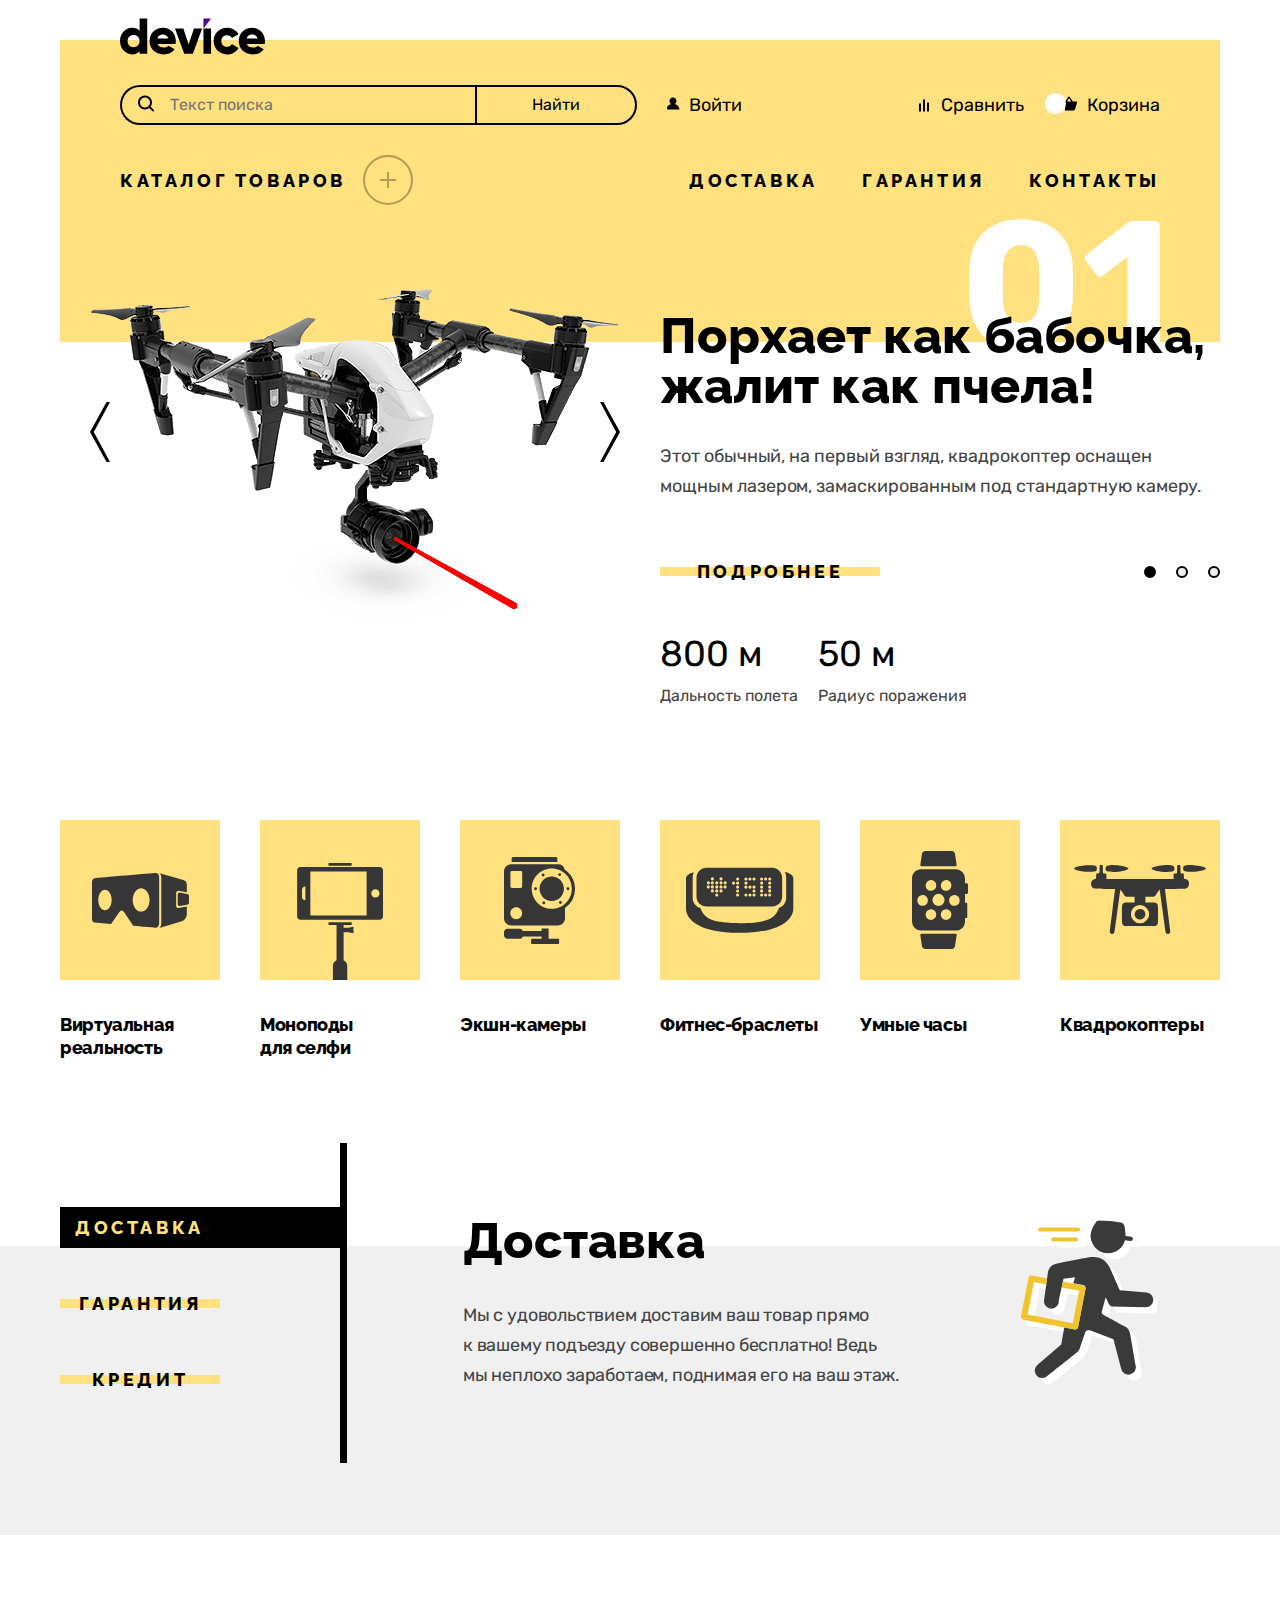
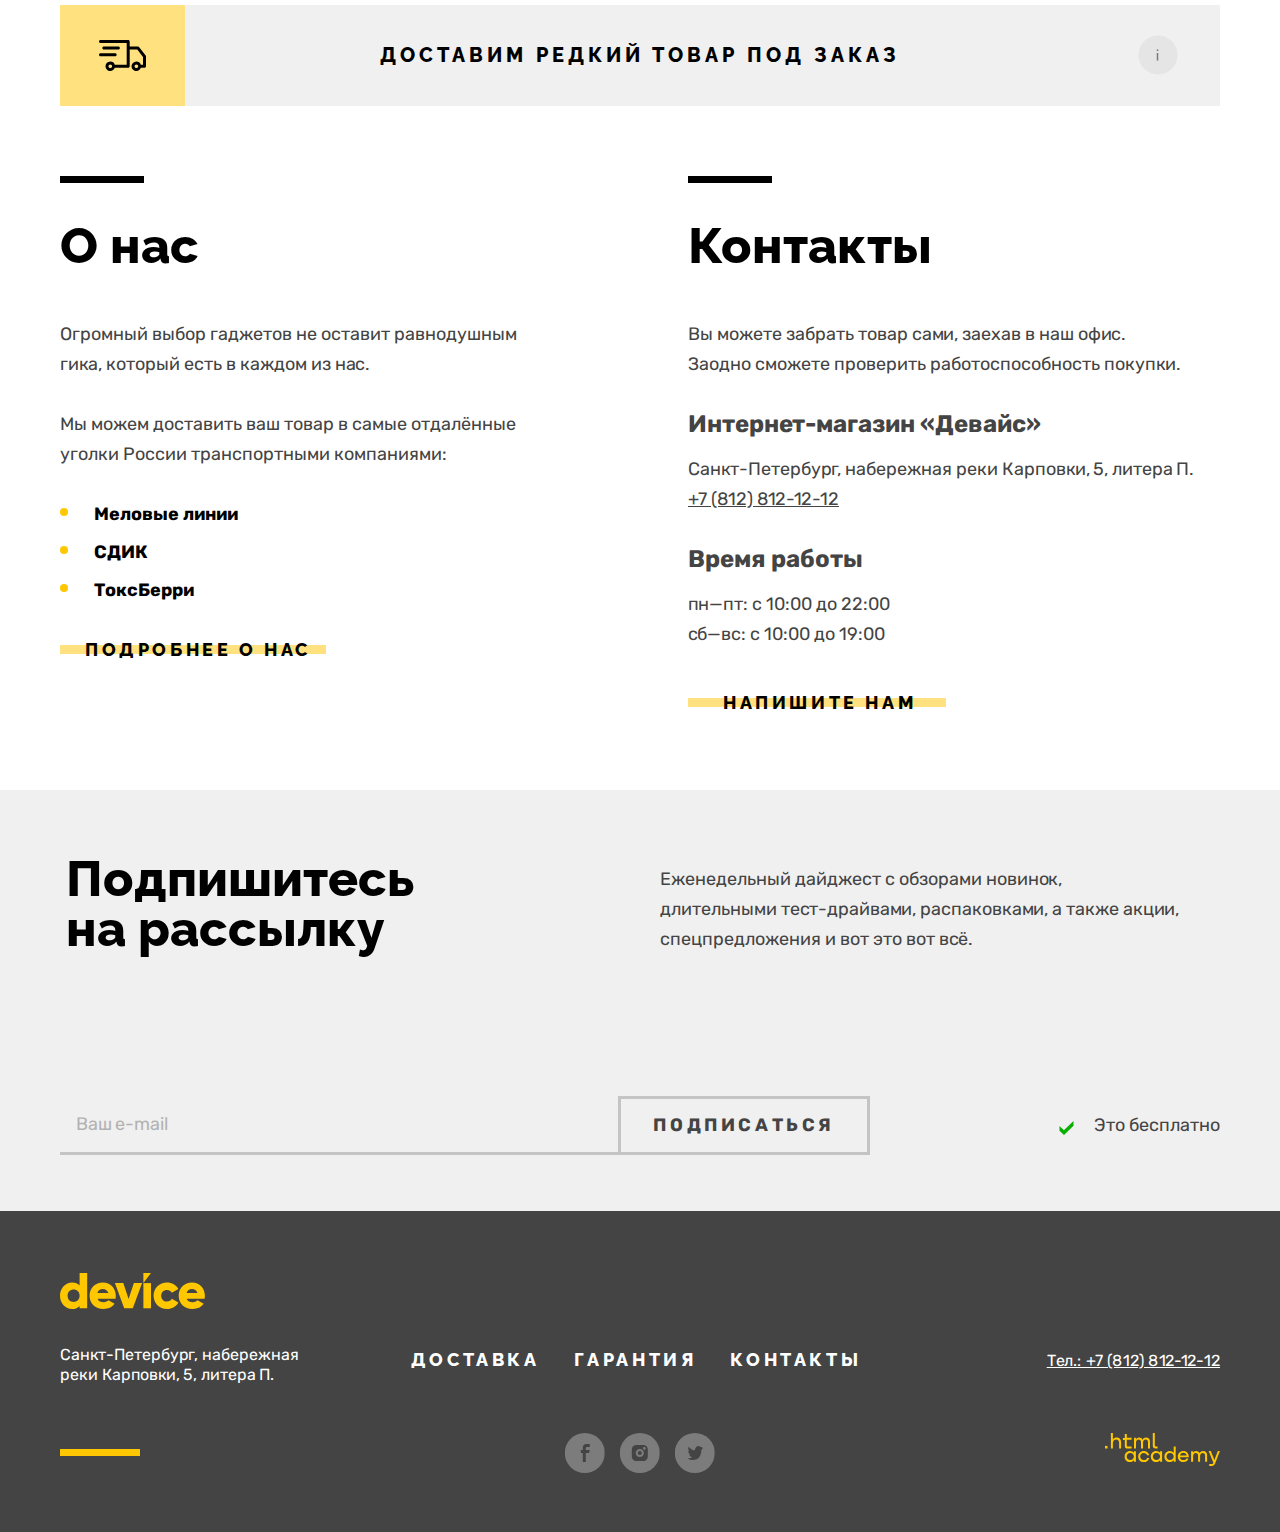
==== commit ae4ae275: "Add files via upload" ====
--- a/index.html
+++ b/index.html
@@ -5,6 +5,7 @@
     <meta http-equiv="X-UA-Compatible" content="IE=edge">
     <meta name="viewport" content="width=device-width, initial-scale=1.0">
     <link rel="stylesheet" href="style.css">
+    <link rel="shortcut icon" href="Image/fav-icon/favicon.ico" type="image/x-icon">
     <title>Device</title>
 </head>
 <body>
@@ -173,7 +174,7 @@
               <li class="slider-list-item first-slider-item" id="slider-1">
                 <h3 class="visually-hidden">Квадрокоптер с лазером</h3>                
                 <div class="promo-img-wrapp">
-                  <img src="image/Image-PNG/slider-1.png" alt="Квадрокоптер оснащенный лазером" class="promo-img">
+                  <img src="Image/Image-PNG/slider-1.png" alt="Квадрокоптер оснащенный лазером" class="promo-img">
                   <div class="slider-arrow-wrapp">
                     <button class="slider-arrow slider-arrow_left_button"><img src="Image/image-SVG/slider-arrow_left.svg" alt="" class="slider-arrow_left"></button>
                     <button class="slider-arrow slider-arrow_right_button"><img src="Image/image-SVG/slider_arrow_right.svg" alt="" class="slider-arrow_left"></button>
